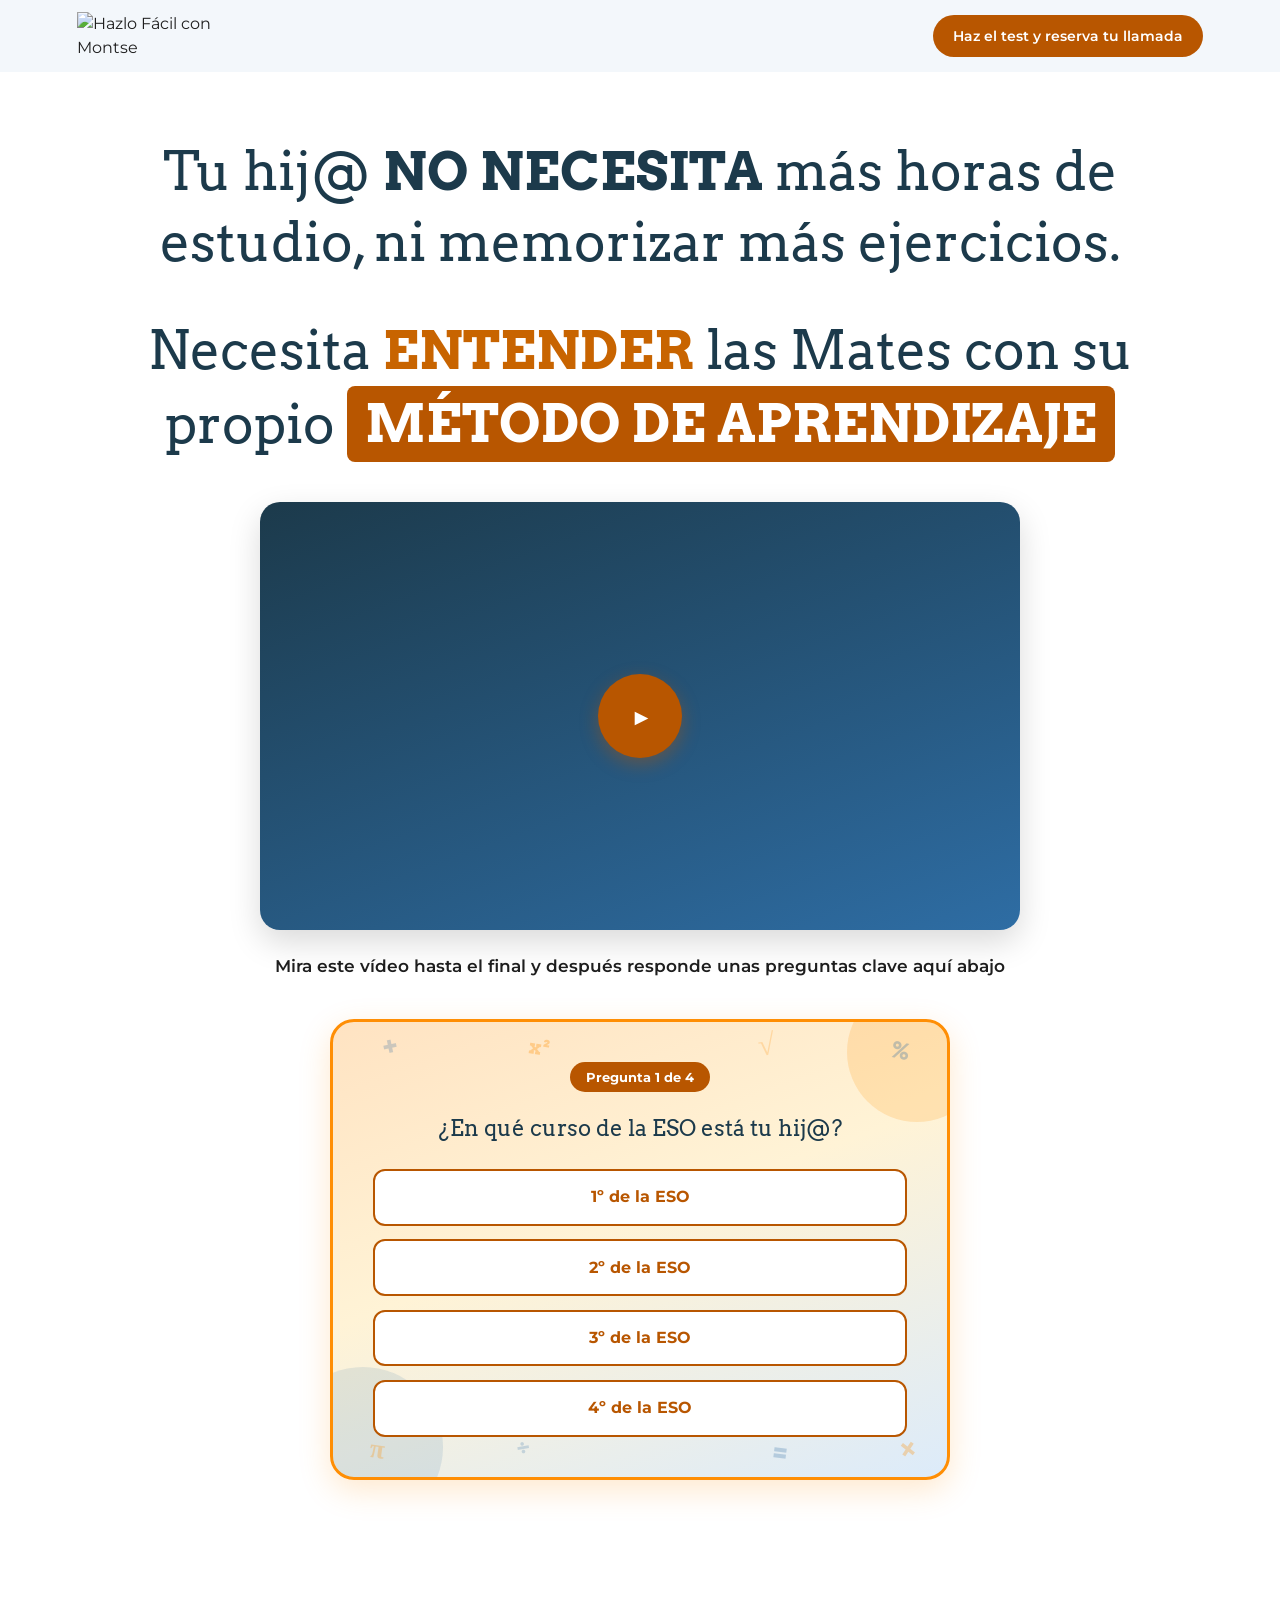
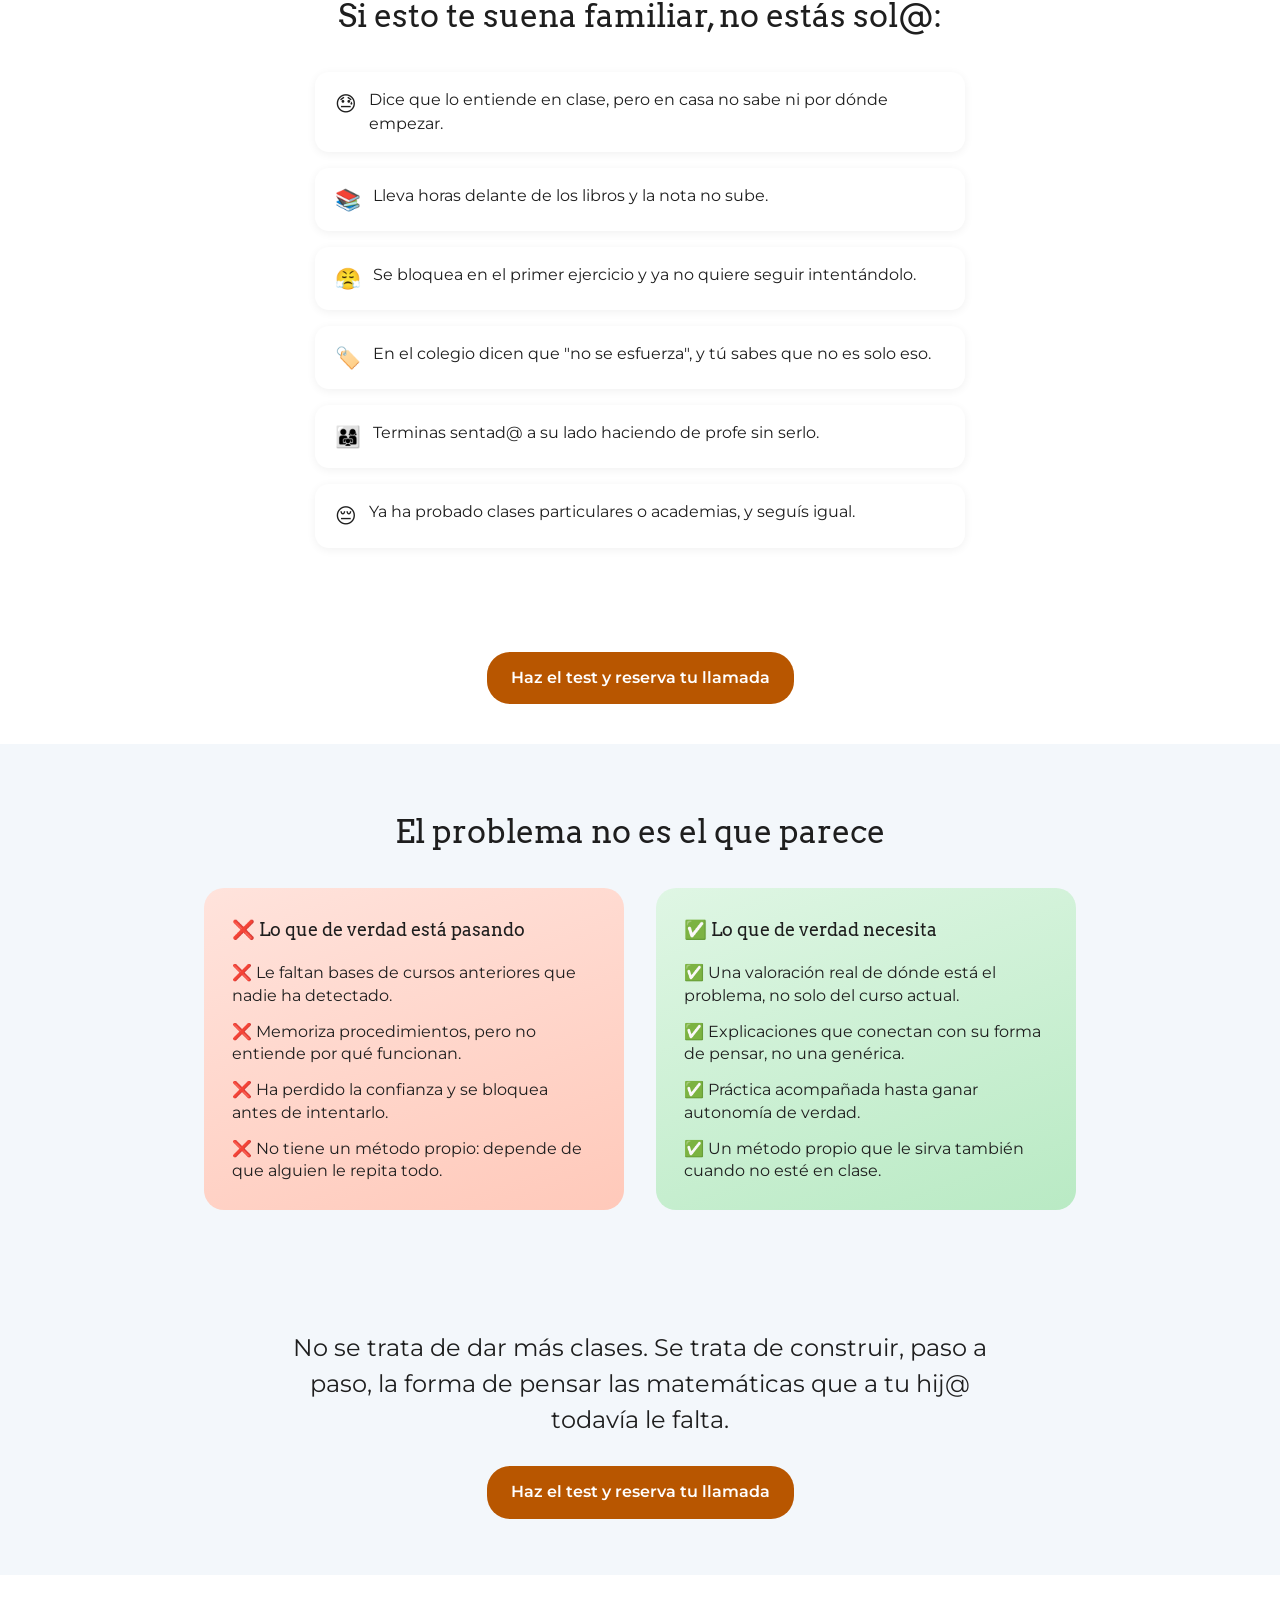
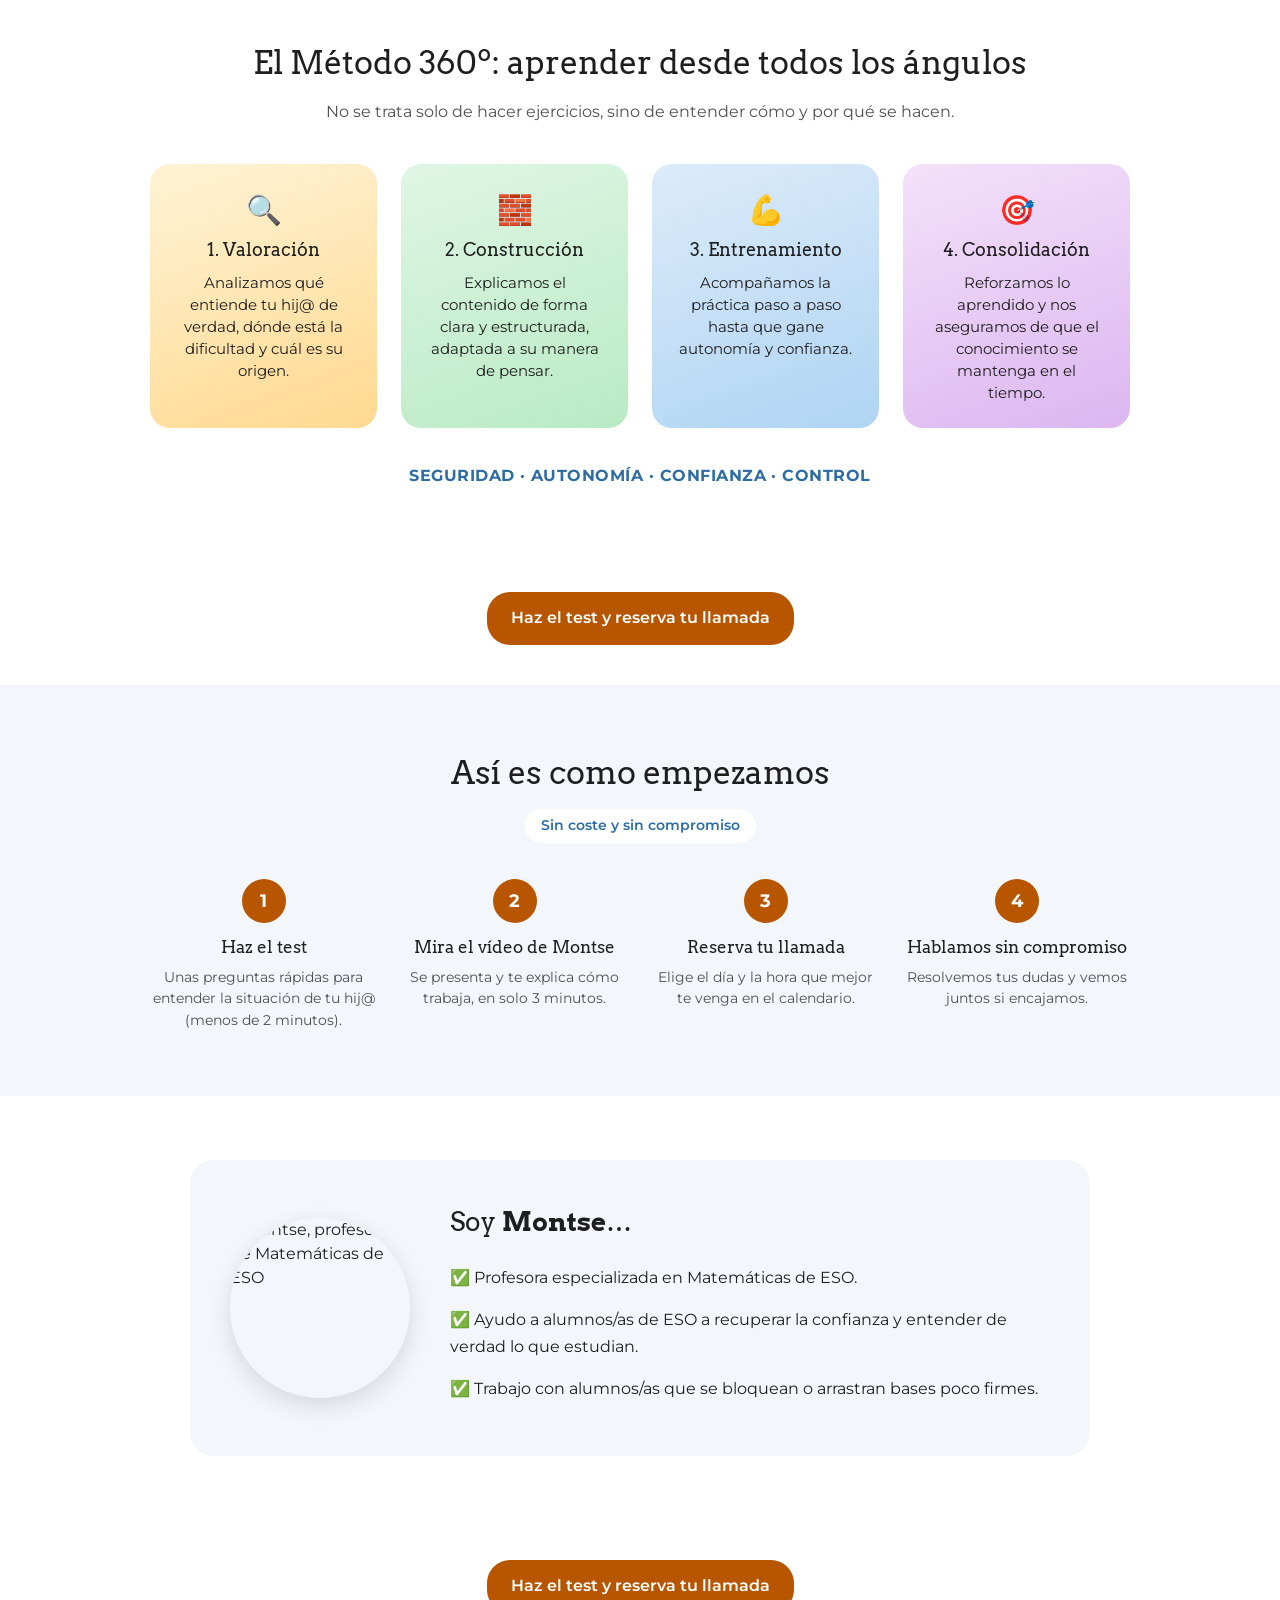
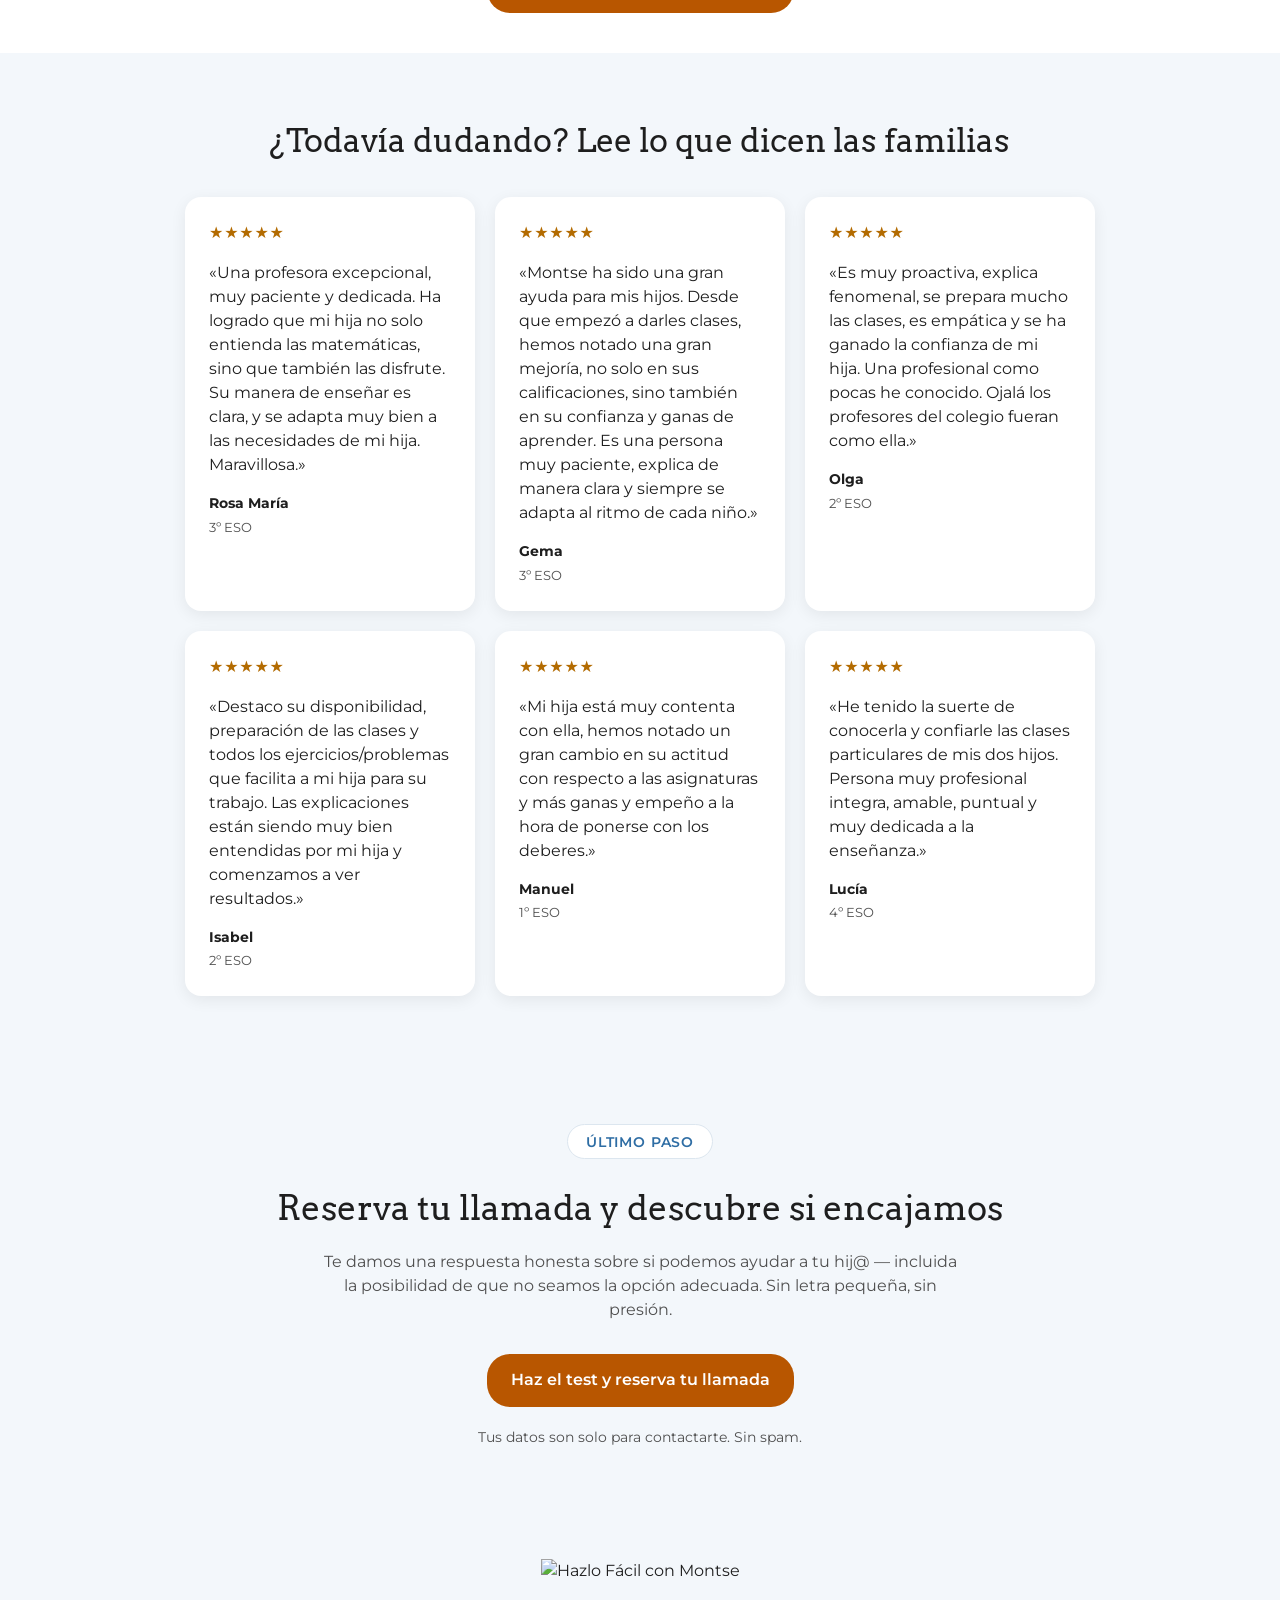
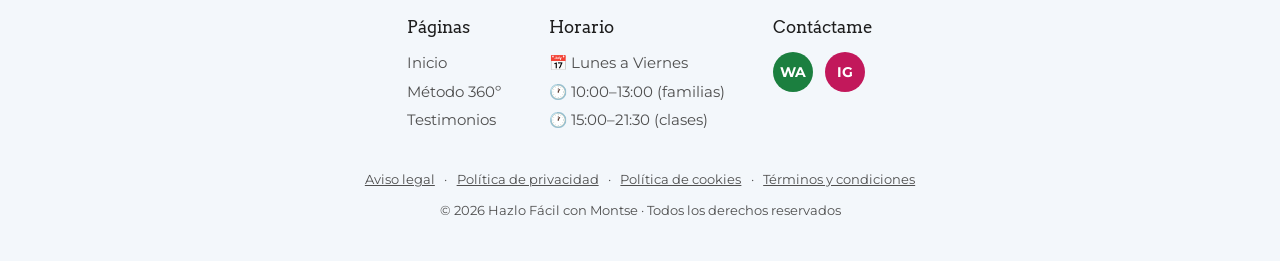
==== index.html @ 39755ea1 "Landing Hazlo Fácil con Montse (borrador)" ====
<!doctype html>
<html lang="es">
<head>
<meta charset="utf-8">
<meta name="viewport" content="width=device-width, initial-scale=1">
<title>Hazlo Fácil con Montse | Mates de ESO: que tu hij@ entienda de verdad</title>
<meta name="description" content="Clases de Matemáticas de ESO (1º a 4º) con Montse. Descubre por qué tu hij@ se bloquea, haz el test de 2 minutos y reserva una videollamada sin coste ni compromiso.">
<meta name="theme-color" content="#F3F7FB">
<!-- TODO CONFIG: BORRADOR. Quitar esta línea al publicar la versión definitiva para que Google la indexe -->
<meta name="robots" content="noindex, nofollow">

<!-- TODO CONFIG: URL canónica definitiva de la landing -->
<link rel="canonical" href="https://hazlofacilconmontse.com/">

<!-- Open Graph / redes -->
<meta property="og:type" content="website">
<meta property="og:locale" content="es_ES">
<meta property="og:title" content="Hazlo Fácil con Montse | Mates de ESO">
<meta property="og:description" content="Tu hij@ no necesita más horas de estudio: necesita entender las Mates con su propio método de aprendizaje.">
<meta property="og:url" content="https://hazlofacilconmontse.com/">
<!-- TODO CONFIG: imagen para compartir (1200x630 recomendado) -->
<meta property="og:image" content="https://hazlofacilconmontse.com/wp-content/uploads/2026/04/Subject.png">

<!-- TODO CONFIG: favicon propio -->
<!-- <link rel="icon" href="assets/img/favicon.png"> -->

<link rel="preconnect" href="https://fonts.googleapis.com">
<link rel="preconnect" href="https://fonts.gstatic.com" crossorigin>
<link rel="preconnect" href="https://hazlofacilconmontse.com" crossorigin>
<link rel="stylesheet" href="https://fonts.googleapis.com/css2?family=Arvo:wght@400;700&family=Montserrat:wght@400;600;700&display=swap">
<link rel="stylesheet" href="assets/css/styles.css">

<script type="application/ld+json">
{
  "@context": "https://schema.org",
  "@type": "EducationalOrganization",
  "name": "Hazlo Fácil con Montse",
  "url": "https://hazlofacilconmontse.com/",
  "description": "Clases de Matemáticas de ESO (1º a 4º) centradas en entender, no memorizar.",
  "sameAs": ["https://instagram.com/hazlofacilcon_montse"]
}
</script>
</head>
<body>
<a class="skip-link" href="#cuestionario">Ir al test</a>

<!-- =====================================================================
     CONFIGURACIÓN PENDIENTE (buscar "TODO CONFIG" en este archivo y en main.js)
     1. Enlace de Cal.com ............ botón "Reservar llamada" (id="btnReservar")
     2. Vídeo de Montse .............. bloque .video-wrap
     3. Teléfono WhatsApp / Instagram  footer
     4. Páginas legales .............. footer (hoy href="#")
     5. Testimonios .................. reales (solo ESO); confirmar permiso de las familias para publicarlos con nombre y curso
     6. Imágenes alojadas en la web actual: descargarlas a assets/img/ antes de publicar
     7. (Opcional) envío de respuestas del test: CONFIG.webhookUrl en assets/js/main.js
     ===================================================================== -->

<header class="navbar">
  <img src="https://hazlofacilconmontse.com/wp-content/uploads/2026/01/5D9EDF58-0F0E-4C06-9C6A-8E1BF7234CE0-2-e1774637758247-1024x313.png" alt="Hazlo Fácil con Montse" width="157" height="48">
  <a class="cta-btn" href="#cuestionario">Haz el test y reserva tu llamada</a>
</header>

<main>
  <!-- HERO + CUESTIONARIO -->
  <section class="hero" aria-labelledby="titular">
    <h1 class="titular" id="titular">
      <span class="titular-linea">Tu hij@ <strong>NO NECESITA</strong> más horas de estudio, ni memorizar más ejercicios.</span>
      <span class="titular-linea">Necesita <strong class="hl-naranja">ENTENDER</strong> las Mates con su propio <strong class="hl-resaltado hl-float">MÉTODO DE APRENDIZAJE</strong></span>
    </h1>

    <!-- TODO CONFIG: sustituir este bloque por el vídeo real de Montse (iframe de YouTube/Vimeo/Wistia con loading="lazy" y title) -->
    <div class="video-wrap" role="img" aria-label="Espacio reservado para el vídeo de presentación de Montse">
      <div class="video-play" aria-hidden="true">▶</div>
    </div>
    <p class="video-instruccion">Mira este vídeo hasta el final y después responde unas preguntas clave aquí abajo</p>

    <div class="container-estrecho" id="cuestionario">
      <div class="cuestionario-box" id="cuestionarioBox">
        <span class="cuestionario-deco d1" aria-hidden="true">+</span>
        <span class="cuestionario-deco d2" aria-hidden="true">x²</span>
        <span class="cuestionario-deco d3" aria-hidden="true">√</span>
        <span class="cuestionario-deco d4" aria-hidden="true">%</span>
        <span class="cuestionario-deco d5" aria-hidden="true">π</span>
        <span class="cuestionario-deco d6" aria-hidden="true">÷</span>
        <span class="cuestionario-deco d7" aria-hidden="true">=</span>
        <span class="cuestionario-deco d8" aria-hidden="true">×</span>

        <form class="cuestionario-contenido" id="cuestionarioForm" novalidate>

          <!-- Paso 1 -->
          <fieldset class="cuestionario-step activo" data-paso="1" aria-labelledby="q1">
            <legend class="sr-only">Pregunta 1 de 4. Elige una opción y pulsa Intro para continuar</legend>
            <span class="cuestionario-paso" aria-hidden="true">Pregunta 1 de 4</span>
            <h2 class="cuestionario-pregunta" id="q1" tabindex="-1">¿En qué curso de la ESO está tu hij@?</h2>
            <div class="cuestionario-opciones">
              <label class="cuestionario-opcion"><input type="radio" name="curso" value="1º ESO"><span>1º de la ESO</span></label>
              <label class="cuestionario-opcion"><input type="radio" name="curso" value="2º ESO"><span>2º de la ESO</span></label>
              <label class="cuestionario-opcion"><input type="radio" name="curso" value="3º ESO"><span>3º de la ESO</span></label>
              <label class="cuestionario-opcion"><input type="radio" name="curso" value="4º ESO"><span>4º de la ESO</span></label>
            </div>
          </fieldset>

          <!-- Paso 2 -->
          <fieldset class="cuestionario-step" data-paso="2" aria-labelledby="q2" hidden>
            <legend class="sr-only">Pregunta 2 de 4</legend>
            <span class="cuestionario-paso" aria-hidden="true">Pregunta 2 de 4</span>
            <h2 class="cuestionario-pregunta" id="q2" tabindex="-1"><label for="descripcion">Describe con detalle qué le está ocurriendo con las mates</label></h2>
            <textarea class="cuestionario-textarea" id="descripcion" name="descripcion" placeholder="Escribe aquí tu respuesta…"></textarea>
            <button type="button" class="cuestionario-continuar" data-continuar>Continuar</button>
            <div class="cuestionario-nav"><button type="button" class="cuestionario-volver" data-volver>← Volver</button></div>
          </fieldset>

          <!-- Paso 3 -->
          <fieldset class="cuestionario-step" data-paso="3" aria-labelledby="q3" hidden>
            <legend class="sr-only">Pregunta 3 de 4. Elige una opción y pulsa Intro para continuar</legend>
            <span class="cuestionario-paso" aria-hidden="true">Pregunta 3 de 4</span>
            <h2 class="cuestionario-pregunta" id="q3" tabindex="-1">¿Qué habéis probado hasta ahora?</h2>
            <div class="cuestionario-opciones">
              <label class="cuestionario-opcion"><input type="radio" name="probado" value="Academias"><span>Academias</span></label>
              <label class="cuestionario-opcion"><input type="radio" name="probado" value="Clases particulares"><span>Clases particulares</span></label>
              <label class="cuestionario-opcion"><input type="radio" name="probado" value="Ayuda de la familia"><span>Ayuda de la familia</span></label>
              <label class="cuestionario-opcion"><input type="radio" name="probado" value="Varias"><span>Varias</span></label>
            </div>
            <div class="cuestionario-nav"><button type="button" class="cuestionario-volver" data-volver>← Volver</button></div>
          </fieldset>

          <!-- Paso 4 -->
          <fieldset class="cuestionario-step" data-paso="4" aria-labelledby="q4" hidden>
            <legend class="sr-only">Pregunta 4 de 4. Elige una opción y pulsa Intro para continuar</legend>
            <span class="cuestionario-paso" aria-hidden="true">Pregunta 4 de 4</span>
            <h2 class="cuestionario-pregunta" id="q4" tabindex="-1">¿Qué buscáis actualmente?</h2>
            <div class="cuestionario-opciones">
              <label class="cuestionario-opcion"><input type="radio" name="busqueda" value="Solo busco informarme"><span>Solo busco informarme</span></label>
              <label class="cuestionario-opcion"><input type="radio" name="busqueda" value="Actuar en las próximas semanas o meses"><span>Actuar en las próximas semanas o meses</span></label>
              <label class="cuestionario-opcion"><input type="radio" name="busqueda" value="Actuar de forma inmediata y urgente"><span>Actuar de forma inmediata y urgente</span></label>
            </div>
            <div class="cuestionario-nav"><button type="button" class="cuestionario-volver" data-volver>← Volver</button></div>
          </fieldset>

          <!-- Cierre (texto fijado, no modificar) -->
          <div class="cuestionario-step cuestionario-final" data-paso="5" hidden>
            <h2 class="sr-only" tabindex="-1">Test completado</h2>
            <p>¡Genial, ya está! 🙌 Con esto ya tenemos lo que necesitamos para conocer un poco mejor la situación de tu hij@. Ahora el siguiente paso es sencillo: nos vemos cara a cara por videollamada 📞 y lo hablamos con calma todos juntos.<br>Pd: no os olvidéis de que acuda nuestr@ protagonista (tu hij@) 😉</p>
            <!-- TODO CONFIG: enlace real de Cal.com (formato https://cal.com/usuario/evento). Es el ÚNICO sitio donde se define. -->
            <a class="cta-btn" id="btnReservar" href="https://cal.com/CAMBIAR-USUARIO/CAMBIAR-EVENTO" target="_blank" rel="noopener">Reservar llamada<span class="sr-only"> (se abre en una pestaña nueva)</span></a>
            <div class="cuestionario-nav"><button type="button" class="cuestionario-volver" data-volver>← Volver</button></div>
          </div>

        </form>
        <noscript><p>Para hacer el test necesitas activar JavaScript. Si prefieres, <a href="https://cal.com/CAMBIAR-USUARIO/CAMBIAR-EVENTO">reserva directamente tu llamada</a> (TODO CONFIG: mismo enlace de Cal.com).</p></noscript>
        <p class="sr-only" id="cuestionarioEstado" role="status"></p>
      </div>
    </div>
  </section>

  <!-- AGITACIÓN DEL DOLOR -->
  <section class="section">
    <div class="container">
      <h2 class="section-title">Si esto te suena familiar, no estás sol@:</h2>
      <ul class="pain-list">
        <li class="pain-item"><span class="pain-emoji" aria-hidden="true">😓</span><span>Dice que lo entiende en clase, pero en casa no sabe ni por dónde empezar.</span></li>
        <li class="pain-item"><span class="pain-emoji" aria-hidden="true">📚</span><span>Lleva horas delante de los libros y la nota no sube.</span></li>
        <li class="pain-item"><span class="pain-emoji" aria-hidden="true">😤</span><span>Se bloquea en el primer ejercicio y ya no quiere seguir intentándolo.</span></li>
        <li class="pain-item"><span class="pain-emoji" aria-hidden="true">🏷️</span><span>En el colegio dicen que "no se esfuerza", y tú sabes que no es solo eso.</span></li>
        <li class="pain-item"><span class="pain-emoji" aria-hidden="true">👨‍👩‍👧</span><span>Terminas sentad@ a su lado haciendo de profe sin serlo.</span></li>
        <li class="pain-item"><span class="pain-emoji" aria-hidden="true">😔</span><span>Ya ha probado clases particulares o academias, y seguís igual.</span></li>
      </ul>
    </div>
  </section>

  <div class="cta-mini"><a class="cta-btn" href="#cuestionario">Haz el test y reserva tu llamada</a></div>

  <!-- PROBLEMA VS SOLUCIÓN -->
  <section class="section section-panel">
    <div class="container">
      <h2 class="section-title">El problema no es el que parece</h2>
      <div class="compare-grid">
        <div class="compare-col problema">
          <h3><span aria-hidden="true">❌</span> Lo que de verdad está pasando</h3>
          <ul>
            <li><span aria-hidden="true">❌</span> Le faltan bases de cursos anteriores que nadie ha detectado.</li>
            <li><span aria-hidden="true">❌</span> Memoriza procedimientos, pero no entiende por qué funcionan.</li>
            <li><span aria-hidden="true">❌</span> Ha perdido la confianza y se bloquea antes de intentarlo.</li>
            <li><span aria-hidden="true">❌</span> No tiene un método propio: depende de que alguien le repita todo.</li>
          </ul>
        </div>
        <div class="compare-col solucion">
          <h3><span aria-hidden="true">✅</span> Lo que de verdad necesita</h3>
          <ul>
            <li><span aria-hidden="true">✅</span> Una valoración real de dónde está el problema, no solo del curso actual.</li>
            <li><span aria-hidden="true">✅</span> Explicaciones que conectan con su forma de pensar, no una genérica.</li>
            <li><span aria-hidden="true">✅</span> Práctica acompañada hasta ganar autonomía de verdad.</li>
            <li><span aria-hidden="true">✅</span> Un método propio que le sirva también cuando no esté en clase.</li>
          </ul>
        </div>
      </div>
    </div>
  </section>

  <!-- TRANSICIÓN + CTA -->
  <section class="transicion">
    <p>No se trata de dar más clases. Se trata de construir, paso a paso, la forma de pensar las matemáticas que a tu hij@ todavía le falta.</p>
    <a class="cta-btn" href="#cuestionario">Haz el test y reserva tu llamada</a>
  </section>

  <!-- MÉTODO 360º -->
  <section class="section" id="metodo">
    <div class="container">
      <h2 class="section-title">El Método 360º: aprender desde todos los ángulos</h2>
      <p class="section-subtitle">No se trata solo de hacer ejercicios, sino de entender cómo y por qué se hacen.</p>
      <div class="metodo-grid">
        <div class="metodo-card"><div class="metodo-num" aria-hidden="true">🔍</div><h3>1. Valoración</h3><p>Analizamos qué entiende tu hij@ de verdad, dónde está la dificultad y cuál es su origen.</p></div>
        <div class="metodo-card"><div class="metodo-num" aria-hidden="true">🧱</div><h3>2. Construcción</h3><p>Explicamos el contenido de forma clara y estructurada, adaptada a su manera de pensar.</p></div>
        <div class="metodo-card"><div class="metodo-num" aria-hidden="true">💪</div><h3>3. Entrenamiento</h3><p>Acompañamos la práctica paso a paso hasta que gane autonomía y confianza.</p></div>
        <div class="metodo-card"><div class="metodo-num" aria-hidden="true">🎯</div><h3>4. Consolidación</h3><p>Reforzamos lo aprendido y nos aseguramos de que el conocimiento se mantenga en el tiempo.</p></div>
      </div>
      <p class="metodo-resultado">SEGURIDAD · AUTONOMÍA · CONFIANZA · CONTROL</p>
    </div>
  </section>

  <div class="cta-mini"><a class="cta-btn" href="#cuestionario">Haz el test y reserva tu llamada</a></div>

  <!-- ASÍ ES COMO EMPEZAMOS -->
  <section class="section section-panel">
    <div class="container">
      <h2 class="section-title">Así es como empezamos</h2>
      <span class="badge-confianza">Sin coste y sin compromiso</span>
      <ol class="pasos-grid">
        <li class="paso-card"><div class="paso-num" aria-hidden="true">1</div><h3>Haz el test</h3><p>Unas preguntas rápidas para entender la situación de tu hij@ (menos de 2 minutos).</p></li>
        <li class="paso-card"><div class="paso-num" aria-hidden="true">2</div><h3>Mira el vídeo de Montse</h3><p>Se presenta y te explica cómo trabaja, en solo 3 minutos.</p></li>
        <li class="paso-card"><div class="paso-num" aria-hidden="true">3</div><h3>Reserva tu llamada</h3><p>Elige el día y la hora que mejor te venga en el calendario.</p></li>
        <li class="paso-card"><div class="paso-num" aria-hidden="true">4</div><h3>Hablamos sin compromiso</h3><p>Resolvemos tus dudas y vemos juntos si encajamos.</p></li>
      </ol>
    </div>
  </section>

  <!-- SOBRE MONTSE -->
  <section class="section">
    <div class="container">
      <div class="sobre-montse">
        <img class="sobre-montse-foto" src="https://i0.wp.com/hazlofacilconmontse.com/wp-content/uploads/2026/04/Subject.png?resize=734%2C1024&amp;ssl=1" alt="Montse, profesora de Matemáticas de ESO" width="180" height="180" loading="lazy" decoding="async">
        <div class="sobre-montse-texto">
          <h2>Soy <strong>Montse</strong>…</h2>
          <div class="sobre-montse-check"><span aria-hidden="true">✅</span> <span>Profesora especializada en Matemáticas de ESO.</span></div>
          <div class="sobre-montse-check"><span aria-hidden="true">✅</span> <span>Ayudo a alumnos/as de ESO a recuperar la confianza y entender de verdad lo que estudian.</span></div>
          <div class="sobre-montse-check"><span aria-hidden="true">✅</span> <span>Trabajo con alumnos/as que se bloquean o arrastran bases poco firmes.</span></div>
        </div>
      </div>
    </div>
  </section>

  <div class="cta-mini"><a class="cta-btn" href="#cuestionario">Haz el test y reserva tu llamada</a></div>

  <!-- TESTIMONIOS -->
  <section class="section section-panel" id="testimonios">
    <div class="container">
      <h2 class="section-title">¿Todavía dudando? Lee lo que dicen las familias</h2>
      <div class="testi-grid">
        <!-- Testimonios reales de familias (solo ESO). -->
        <figure class="testi-card"><div class="testi-stars" role="img" aria-label="5 de 5 estrellas">★★★★★</div><blockquote><p>«Una profesora excepcional, muy paciente y dedicada. Ha logrado que mi hija no solo entienda las matemáticas, sino que también las disfrute. Su manera de enseñar es clara, y se adapta muy bien a las necesidades de mi hija. Maravillosa.»</p></blockquote><figcaption><span class="testi-autor">Rosa María</span><span class="testi-curso">3º ESO</span></figcaption></figure>
        <figure class="testi-card"><div class="testi-stars" role="img" aria-label="5 de 5 estrellas">★★★★★</div><blockquote><p>«Montse ha sido una gran ayuda para mis hijos. Desde que empezó a darles clases, hemos notado una gran mejoría, no solo en sus calificaciones, sino también en su confianza y ganas de aprender. Es una persona muy paciente, explica de manera clara y siempre se adapta al ritmo de cada niño.»</p></blockquote><figcaption><span class="testi-autor">Gema</span><span class="testi-curso">3º ESO</span></figcaption></figure>
        <figure class="testi-card"><div class="testi-stars" role="img" aria-label="5 de 5 estrellas">★★★★★</div><blockquote><p>«Es muy proactiva, explica fenomenal, se prepara mucho las clases, es empática y se ha ganado la confianza de mi hija. Una profesional como pocas he conocido. Ojalá los profesores del colegio fueran como ella.»</p></blockquote><figcaption><span class="testi-autor">Olga</span><span class="testi-curso">2º ESO</span></figcaption></figure>
        <figure class="testi-card"><div class="testi-stars" role="img" aria-label="5 de 5 estrellas">★★★★★</div><blockquote><p>«Destaco su disponibilidad, preparación de las clases y todos los ejercicios/problemas que facilita a mi hija para su trabajo. Las explicaciones están siendo muy bien entendidas por mi hija y comenzamos a ver resultados.»</p></blockquote><figcaption><span class="testi-autor">Isabel</span><span class="testi-curso">2º ESO</span></figcaption></figure>
        <figure class="testi-card"><div class="testi-stars" role="img" aria-label="5 de 5 estrellas">★★★★★</div><blockquote><p>«Mi hija está muy contenta con ella, hemos notado un gran cambio en su actitud con respecto a las asignaturas y más ganas y empeño a la hora de ponerse con los deberes.»</p></blockquote><figcaption><span class="testi-autor">Manuel</span><span class="testi-curso">1º ESO</span></figcaption></figure>
        <figure class="testi-card"><div class="testi-stars" role="img" aria-label="5 de 5 estrellas">★★★★★</div><blockquote><p>«He tenido la suerte de conocerla y confiarle las clases particulares de mis dos hijos. Persona muy profesional integra, amable, puntual y muy dedicada a la enseñanza.»</p></blockquote><figcaption><span class="testi-autor">Lucía</span><span class="testi-curso">4º ESO</span></figcaption></figure>
      </div>
    </div>
  </section>

  <!-- CTA FINAL -->
  <section class="cta-final">
    <span class="eyebrow">Último paso</span>
    <h2>Reserva tu llamada y descubre si encajamos</h2>
    <p>Te damos una respuesta honesta sobre si podemos ayudar a tu hij@ — incluida la posibilidad de que no seamos la opción adecuada. Sin letra pequeña, sin presión.</p>
    <a class="cta-btn" href="#cuestionario">Haz el test y reserva tu llamada</a>
    <p class="cta-final-note">Tus datos son solo para contactarte. Sin spam.</p>
  </section>
</main>

<footer>
  <img src="https://hazlofacilconmontse.com/wp-content/uploads/2026/01/5D9EDF58-0F0E-4C06-9C6A-8E1BF7234CE0-2-e1774560415568-1024x240.png" alt="Hazlo Fácil con Montse" width="299" height="70" loading="lazy" decoding="async">
  <div class="footer-cols">
    <nav class="footer-col" aria-label="Páginas">
      <h2>Páginas</h2>
      <a href="#">Inicio</a><a href="#metodo">Método 360º</a><a href="#testimonios">Testimonios</a>
    </nav>
    <div class="footer-col">
      <h2>Horario</h2>
      <!-- TODO CONFIG: revisar horarios -->
      <div>📅 Lunes a Viernes</div><div>🕐 10:00–13:00 (familias)</div><div>🕐 15:00–21:30 (clases)</div>
    </div>
    <div class="footer-col">
      <h2>Contáctame</h2>
      <div class="footer-social">
        <!-- TODO CONFIG: WhatsApp (formato internacional sin +, ej. 34680813190) e Instagram — vienen del mockup, confirmar que son correctos -->
        <a href="https://wa.me/34680813190" target="_blank" rel="noopener" aria-label="WA: WhatsApp (se abre en una pestaña nueva)" style="background:#1B7F3F;">WA</a>
        <a href="https://instagram.com/hazlofacilcon_montse" target="_blank" rel="noopener" aria-label="IG: Instagram (se abre en una pestaña nueva)" style="background:#C2185B;">IG</a>
      </div>
    </div>
  </div>
  <!-- Legales: enlazan a las páginas de la web actual. TODO CONFIG: revisar que sus textos encajan con esta landing o alojar copias propias -->
  <p class="footer-legal"><a href="legal/aviso-legal.html">Aviso legal</a> · <a href="legal/politica-de-privacidad.html">Política de privacidad</a> · <a href="legal/politica-de-cookies.html">Política de cookies</a> · <a href="legal/terminos-y-condiciones.html">Términos y condiciones</a></p>
  <p class="footer-copy">© 2026 Hazlo Fácil con Montse · Todos los derechos reservados</p>
</footer>

<script src="assets/js/main.js" defer></script>
</body>
</html>
---- assets/css/styles.css ----
/* Hazlo Fácil con Montse — landing de producción
   Las fuentes (Montserrat, Arvo) se cargan desde <link> en index.html. */

:root {
  --naranja: #FF8E04;          /* marca: decoración y fondos sin texto */
  --naranja-btn: #B85600;      /* naranja oscurecido: texto blanco / texto naranja con contraste AA */
  --naranja-txt: #C86400;      /* naranja para titulares grandes sobre blanco (>=3:1) */
  --azul: #2E6DA4;
  --azul-oscuro: #1C3A4B;
  --texto: #1E1E1E;
  --texto-suave: #4F4F4F;
  --panel: #F3F7FB;
  --blanco: #FFFFFF;
  /* TODO CONFIG: descargar el fondo de cuadrícula a assets/img/ y cambiar la ruta */
  --fondo-cuadricula: url('https://hazlofacilconmontse.com/wp-content/uploads/2026/02/IMG_6085.png');
}

*, *::before, *::after { box-sizing: border-box; }
html { scroll-behavior: smooth; scroll-padding-top: 150px; }
body {
  margin: 0;
  font-family: 'Montserrat', system-ui, sans-serif;
  color: var(--texto);
  background: var(--blanco) var(--fondo-cuadricula) repeat;
  line-height: 1.5;
}
img { max-width: 100%; height: auto; }
h1, h2, h3 { font-family: 'Arvo', Georgia, serif; font-weight: 400; }

.sr-only {
  position: absolute; width: 1px; height: 1px; margin: -1px; padding: 0;
  overflow: hidden; clip: rect(0 0 0 0); white-space: nowrap; border: 0;
}
.skip-link { position: absolute; left: -999px; top: 0; background: var(--azul-oscuro); color: var(--blanco); padding: .75rem 1rem; z-index: 100; }
.skip-link:focus { left: 0; }
:focus-visible { outline: 3px solid var(--azul); outline-offset: 3px; }

/* Botón CTA */
.cta-btn {
  display: inline-block; background: var(--naranja-btn); color: var(--blanco);
  font-family: inherit; font-weight: 600; font-size: 1rem; line-height: 1.3;
  padding: 16px 24px; border-radius: 23px; text-decoration: none; text-align: center;
  transition: background .15s, transform .15s;
}
.cta-btn:hover { background: #9C4900; transform: translateY(-1px); }

/* Navbar */
.navbar {
  display: flex; align-items: center; justify-content: space-between; flex-wrap: wrap; gap: .75rem;
  padding: .75rem 6vw; background: var(--panel); position: sticky; top: 0; z-index: 10;
}
.navbar img { height: 48px; width: auto; display: block; }
.navbar .cta-btn { padding: 12px 20px; font-size: .9rem; }

/* Hero */
.hero { padding: 4rem 6vw 3rem; text-align: center; }
.titular {
  font-size: clamp(1.7rem, 4.6vw, 3.3rem); line-height: 1.35;
  margin: 0 auto .5rem; color: var(--azul-oscuro); max-width: 1100px;
}
.titular strong { font-weight: 700; }
.titular-linea { display: block; margin-bottom: 2.25rem; }
.titular-linea:last-child { margin-bottom: 0; }
.hl-naranja { color: var(--naranja-txt); }
.hl-resaltado {
  color: var(--blanco); background: var(--naranja-btn); border-radius: 8px; padding: .05em .35em;
  box-decoration-break: clone; -webkit-box-decoration-break: clone;
}
.hl-float { display: inline-block; animation: flotar 3.2s ease-in-out 3; }
@keyframes flotar { 0%, 100% { transform: translateY(0); } 50% { transform: translateY(-8px); } }

.video-wrap {
  max-width: 760px; margin: 2.5rem auto 0; aspect-ratio: 16 / 9;
  background: linear-gradient(160deg, var(--azul-oscuro) 0%, var(--azul) 100%);
  border-radius: 20px; display: flex; align-items: center; justify-content: center;
  box-shadow: 0 12px 32px rgba(0,0,0,.15); overflow: hidden;
}
.video-wrap iframe { width: 100%; height: 100%; border: 0; }
.video-play {
  width: 84px; height: 84px; border-radius: 50%; background: var(--naranja-btn); color: var(--blanco);
  display: flex; align-items: center; justify-content: center; font-size: 2rem;
  box-shadow: 0 6px 18px rgba(184,86,0,.4);
}
.video-instruccion { font-weight: 600; font-size: 1.05rem; margin: 1.5rem 0 2.5rem; }

/* Cuestionario */
.container-estrecho { max-width: 620px; margin: 0 auto; }
.cuestionario-box {
  background: linear-gradient(160deg, #FFE3C2 0%, #FFF3D6 45%, #DCEBFA 100%);
  border: 3px solid var(--naranja); border-radius: 24px; padding: 2.5rem;
  box-shadow: 0 10px 32px rgba(255,142,4,.2); text-align: center; position: relative; overflow: hidden;
}
.cuestionario-box::before { content: ""; position: absolute; top: -40px; right: -40px; width: 140px; height: 140px; border-radius: 50%; background: rgba(255,142,4,.18); }
.cuestionario-box::after { content: ""; position: absolute; bottom: -50px; left: -50px; width: 160px; height: 160px; border-radius: 50%; background: rgba(46,109,164,.12); }
.cuestionario-deco { position: absolute; font-family: 'Arvo', serif; font-weight: 700; line-height: 1; z-index: 1; pointer-events: none; }
.d1 { top: 10px; left: 8%; font-size: 1.6rem; color: rgba(46,109,164,.25); transform: rotate(-12deg); }
.d2 { top: 16px; left: 32%; font-size: 1.3rem; color: rgba(255,142,4,.32); transform: rotate(9deg); }
.d3 { top: 8px; right: 28%; font-size: 1.9rem; color: rgba(255,142,4,.22); transform: rotate(-6deg); }
.d4 { top: 18px; right: 6%; font-size: 1.4rem; color: rgba(46,109,164,.3); transform: rotate(14deg); }
.d5 { bottom: 14px; left: 6%; font-size: 1.7rem; color: rgba(255,142,4,.28); transform: rotate(8deg); }
.d6 { bottom: 20px; left: 30%; font-size: 1.3rem; color: rgba(46,109,164,.22); transform: rotate(-10deg); }
.d7 { bottom: 10px; right: 26%; font-size: 1.8rem; color: rgba(46,109,164,.26); transform: rotate(7deg); }
.d8 { bottom: 16px; right: 5%; font-size: 1.5rem; color: rgba(255,142,4,.3); transform: rotate(-9deg); }

.cuestionario-contenido { position: relative; z-index: 2; margin: 0; }
.cuestionario-step { border: 0; margin: 0; padding: 0; min-width: 0; }
.cuestionario-step[hidden] { display: none; }
.cuestionario-paso {
  display: inline-block; font-size: .8rem; font-weight: 700; color: var(--blanco);
  background: var(--naranja-btn); border-radius: 999px; padding: .35rem 1rem; margin-bottom: 1.25rem;
}
.cuestionario-pregunta { font-size: 1.35rem; margin: 0 0 1.5rem; color: var(--azul-oscuro); }
.cuestionario-pregunta:focus { outline: none; }
.cuestionario-pregunta label { cursor: text; }
.cuestionario-opciones { display: flex; flex-direction: column; gap: .85rem; }

/* Opciones: radios reales ocultos visualmente, la etiqueta hace de botón */
.cuestionario-opcion {
  position: relative; display: block; cursor: pointer; user-select: none;
  border: 2px solid var(--naranja-btn); border-radius: 12px; padding: .9rem 1rem;
  font-weight: 700; color: var(--naranja-btn); background: var(--blanco);
  transition: background .15s, color .15s;
}
.cuestionario-opcion input { position: absolute; opacity: 0; inset: 0; margin: 0; cursor: pointer; }
.cuestionario-opcion:hover { background: #FFF8F0; color: #9C4900; }
.cuestionario-opcion:has(input:checked) { background: var(--naranja-btn); color: var(--blanco); box-shadow: 0 4px 14px rgba(184,86,0,.35); }
.cuestionario-opcion input:focus-visible + span { outline: 3px solid var(--azul); outline-offset: 6px; border-radius: 6px; }
.cuestionario-opcion:has(input:focus-visible) { outline: 3px solid var(--azul); outline-offset: 3px; }

.cuestionario-textarea {
  display: block; width: 100%; min-height: 130px; resize: vertical;
  border: 2px solid var(--naranja-btn); border-radius: 12px; padding: .9rem 1.1rem;
  font: inherit; font-size: 1rem; /* >=16px evita el zoom en iOS */ color: var(--texto); background: var(--blanco); text-align: left;
}
.cuestionario-textarea::placeholder { color: #595959; }
.cuestionario-textarea:focus { outline: 3px solid var(--azul); outline-offset: 2px; border-color: var(--azul); }
.cuestionario-continuar {
  margin-top: 1.25rem; background: var(--naranja-btn); color: var(--blanco); font: inherit; font-weight: 700; font-size: .95rem;
  border: 0; border-radius: 23px; padding: .85rem 2rem; cursor: pointer; box-shadow: 0 4px 14px rgba(184,86,0,.35);
}
.cuestionario-continuar:hover { background: #9C4900; }
.cuestionario-nav { display: flex; justify-content: center; margin-top: 1.5rem; }
.cuestionario-volver { font: inherit; font-size: .9rem; font-weight: 600; color: var(--azul-oscuro); background: none; border: 0; cursor: pointer; text-decoration: underline; padding: .6rem; min-height: 44px; min-width: 44px; }
.cuestionario-final p { font-size: 1.05rem; line-height: 1.6; max-width: 480px; margin: .5rem auto 1.75rem; }

/* Secciones */
.section { padding: 4rem 6vw; }
.section-panel { background: var(--panel); }
.container { max-width: 980px; margin: 0 auto; }
.section-title { font-size: clamp(1.4rem, 2.8vw, 2rem); text-align: center; margin: 0 0 .75rem; }
.section-subtitle { text-align: center; color: var(--texto-suave); max-width: 680px; margin: 0 auto 2.5rem; font-size: 1.02rem; }
.cta-mini { text-align: center; padding: 2.5rem 6vw; }

.pain-list { list-style: none; padding: 0; margin: 2rem auto 0; display: flex; flex-direction: column; gap: 1rem; max-width: 650px; }
.pain-item { display: flex; gap: .75rem; align-items: flex-start; background: var(--blanco); padding: 1rem 1.25rem; border-radius: 14px; box-shadow: 0 2px 10px rgba(0,0,0,.06); }
.pain-emoji { font-size: 1.3rem; flex-shrink: 0; }

.compare-grid { display: flex; flex-wrap: wrap; gap: 2rem; justify-content: center; margin-top: 2rem; }
.compare-col { flex: 1 1 320px; max-width: 420px; border-radius: 20px; padding: 1.75rem; }
.compare-col.problema { background: linear-gradient(160deg, #FFE3DC 0%, #FFC9BA 100%); }
.compare-col.solucion { background: linear-gradient(160deg, #DFF6E4 0%, #B9EAC4 100%); }
.compare-col h3 { margin-top: 0; font-size: 1.15rem; }
.compare-col ul { list-style: none; padding: 0; margin: 0; display: flex; flex-direction: column; gap: .85rem; }
.compare-col li { line-height: 1.4; }

.transicion { background: var(--panel); text-align: center; padding: 3.5rem 6vw; }
.transicion p { max-width: 700px; margin: 0 auto 1.75rem; font-size: clamp(1.1rem, 2.2vw, 1.5rem); }

.metodo-grid { display: flex; flex-wrap: wrap; gap: 1.5rem; justify-content: center; }
.metodo-card { flex: 1 1 220px; max-width: 250px; border-radius: 20px; padding: 1.5rem; text-align: center; background: linear-gradient(160deg, #FFF3D6 0%, #FFD98F 100%); }
.metodo-card:nth-child(2) { background: linear-gradient(160deg, #DFF6E4 0%, #B9EAC4 100%); }
.metodo-card:nth-child(3) { background: linear-gradient(160deg, #DCEBFA 0%, #AFD4F2 100%); }
.metodo-card:nth-child(4) { background: linear-gradient(160deg, #F3E1FA 0%, #DDB6F0 100%); }
.metodo-num { font-size: 1.8rem; margin-bottom: .4rem; }
.metodo-card h3 { font-size: 1.1rem; margin: 0 0 .5rem; }
.metodo-card p { font-size: .92rem; margin: 0; }
.metodo-resultado { text-align: center; margin: 2.25rem 0 0; font-weight: 700; color: var(--azul); letter-spacing: .03em; }

.badge-confianza { display: block; width: fit-content; margin: 0 auto 2.25rem; background: var(--blanco); color: var(--azul); font-weight: 600; padding: .4rem 1rem; border-radius: 999px; font-size: .9rem; }
.pasos-grid { list-style: none; padding: 0; margin: 0; display: flex; flex-wrap: wrap; gap: 1.5rem; justify-content: center; }
.paso-card { flex: 1 1 200px; max-width: 230px; text-align: center; }
.paso-num { width: 44px; height: 44px; border-radius: 50%; background: var(--naranja-btn); color: var(--blanco); display: flex; align-items: center; justify-content: center; font-weight: 700; margin: 0 auto .75rem; font-size: 1.1rem; }
.paso-card h3 { font-size: 1.05rem; margin: 0 0 .4rem; }
.paso-card p { font-size: .9rem; color: var(--texto-suave); margin: 0; }

.sobre-montse { display: flex; flex-wrap: wrap; gap: 2.5rem; align-items: center; max-width: 900px; margin: 0 auto; background: var(--panel); border-radius: 24px; padding: 2.5rem; }
.sobre-montse-foto { width: 180px; height: 180px; border-radius: 50%; flex-shrink: 0; object-fit: cover; object-position: top; box-shadow: 0 8px 24px rgba(0,0,0,.12); }
.sobre-montse-texto { flex: 1 1 320px; line-height: 1.7; }
.sobre-montse-texto h2 { margin-top: 0; font-size: 1.6rem; }
.sobre-montse-check { margin-bottom: .9rem; }

.testi-grid { display: flex; flex-wrap: wrap; gap: 1.25rem; justify-content: center; margin-top: 2rem; }
.testi-card { flex: 1 1 250px; max-width: 290px; margin: 0; background: var(--blanco); border-radius: 16px; padding: 1.5rem; box-shadow: 0 4px 16px rgba(0,0,0,.07); }
.testi-card blockquote { margin: 0; }
.testi-stars { color: #B36B00; margin-bottom: .5rem; letter-spacing: .05em; }
.testi-autor { display: block; margin-top: .75rem; font-weight: 700; font-size: .9rem; }
.testi-curso { font-size: .82rem; color: var(--texto-suave); }
/* Marcador visible de texto de ejemplo: eliminar el <em> del HTML al poner testimonios reales */
.testi-placeholder { color: #B00020; font-size: .8rem; }

.cta-final { background: var(--panel); text-align: center; padding: 4rem 6vw; }
.cta-final h2 { font-size: clamp(1.5rem, 3vw, 2.1rem); margin: 0 0 1rem; }
.cta-final p:not(.cta-final-note) { max-width: 640px; margin: 0 auto 2rem; color: var(--texto-suave); }
.eyebrow { display: inline-block; font-size: .85rem; font-weight: 600; letter-spacing: .06em; text-transform: uppercase; background: var(--blanco); border: 1px solid #DCE6EF; color: var(--azul); border-radius: 999px; padding: .4rem 1.1rem; margin-bottom: 1.5rem; }
.cta-final-note { font-size: .85rem; margin: 1.25rem 0 0; color: var(--texto-suave); }

footer { background: var(--panel); text-align: center; padding: 3rem 6vw 2.5rem; }
footer > img { height: 70px; width: auto; margin-bottom: 2rem; }
.footer-cols { display: flex; flex-wrap: wrap; justify-content: center; gap: 3rem; margin-bottom: 2rem; text-align: left; }
.footer-col h2 { font-size: 1.05rem; margin: 0 0 .75rem; }
.footer-col a, .footer-col > div { display: block; color: var(--texto-suave); text-decoration: none; font-size: .92rem; margin-bottom: .4rem; }
.footer-col a:hover { text-decoration: underline; }
.footer-social { display: flex !important; gap: .75rem; }
.footer-col .footer-social a { width: 40px; height: 40px; border-radius: 50%; display: flex; align-items: center; justify-content: center; color: var(--blanco); font-size: .85rem; font-weight: 700; margin: 0; }
.footer-legal { font-size: .82rem; color: var(--texto-suave); margin: 0; }
.footer-legal a { color: var(--texto-suave); margin: 0 .4rem; }
.footer-copy { margin: .75rem 0 0; font-size: .8rem; color: var(--texto-suave); }

@media (max-width: 640px) {
  .hero { padding: 3rem 6vw 2.5rem; }
  .section { padding: 3rem 6vw; }
  .cuestionario-box { padding: 2rem 1.25rem; }
  .sobre-montse { flex-direction: column; text-align: center; padding: 2rem; }
  .navbar { justify-content: center; position: static; }
  .footer-cols { gap: 2rem; }
}

@media (prefers-reduced-motion: reduce) {
  html { scroll-behavior: auto; }
  .hl-float { animation: none; }
  .cta-btn { transition: none; }
}

/* === Páginas legales (usan este mismo archivo que la landing) === */
.legal { max-width: 760px; margin: 0 auto; background: var(--blanco); border-radius: 24px; padding: 2.5rem; box-shadow: 0 4px 16px rgba(0,0,0,.07); line-height: 1.7; }
.legal h1 { font-size: clamp(1.6rem, 3.5vw, 2.3rem); color: var(--azul-oscuro); margin: 0 0 1.5rem; }
.legal h2 { font-size: 1.2rem; color: var(--azul-oscuro); margin: 2rem 0 .5rem; }
.legal ul { padding-left: 1.25rem; }
.legal a { color: var(--azul); }
.actualizacion { margin-top: 2.5rem; font-size: .85rem; color: var(--texto-suave); }
.pendiente { background: #FFF3A3; color: var(--texto); padding: .05em .25em; border-radius: 4px; } /* quitar al confirmar cada dato */
.footer-legal a[aria-current] { font-weight: 700; color: var(--azul-oscuro); }
.footer-copy a { color: var(--texto-suave); }
@media (max-width: 640px) { .legal { padding: 1.5rem 1.25rem; } }
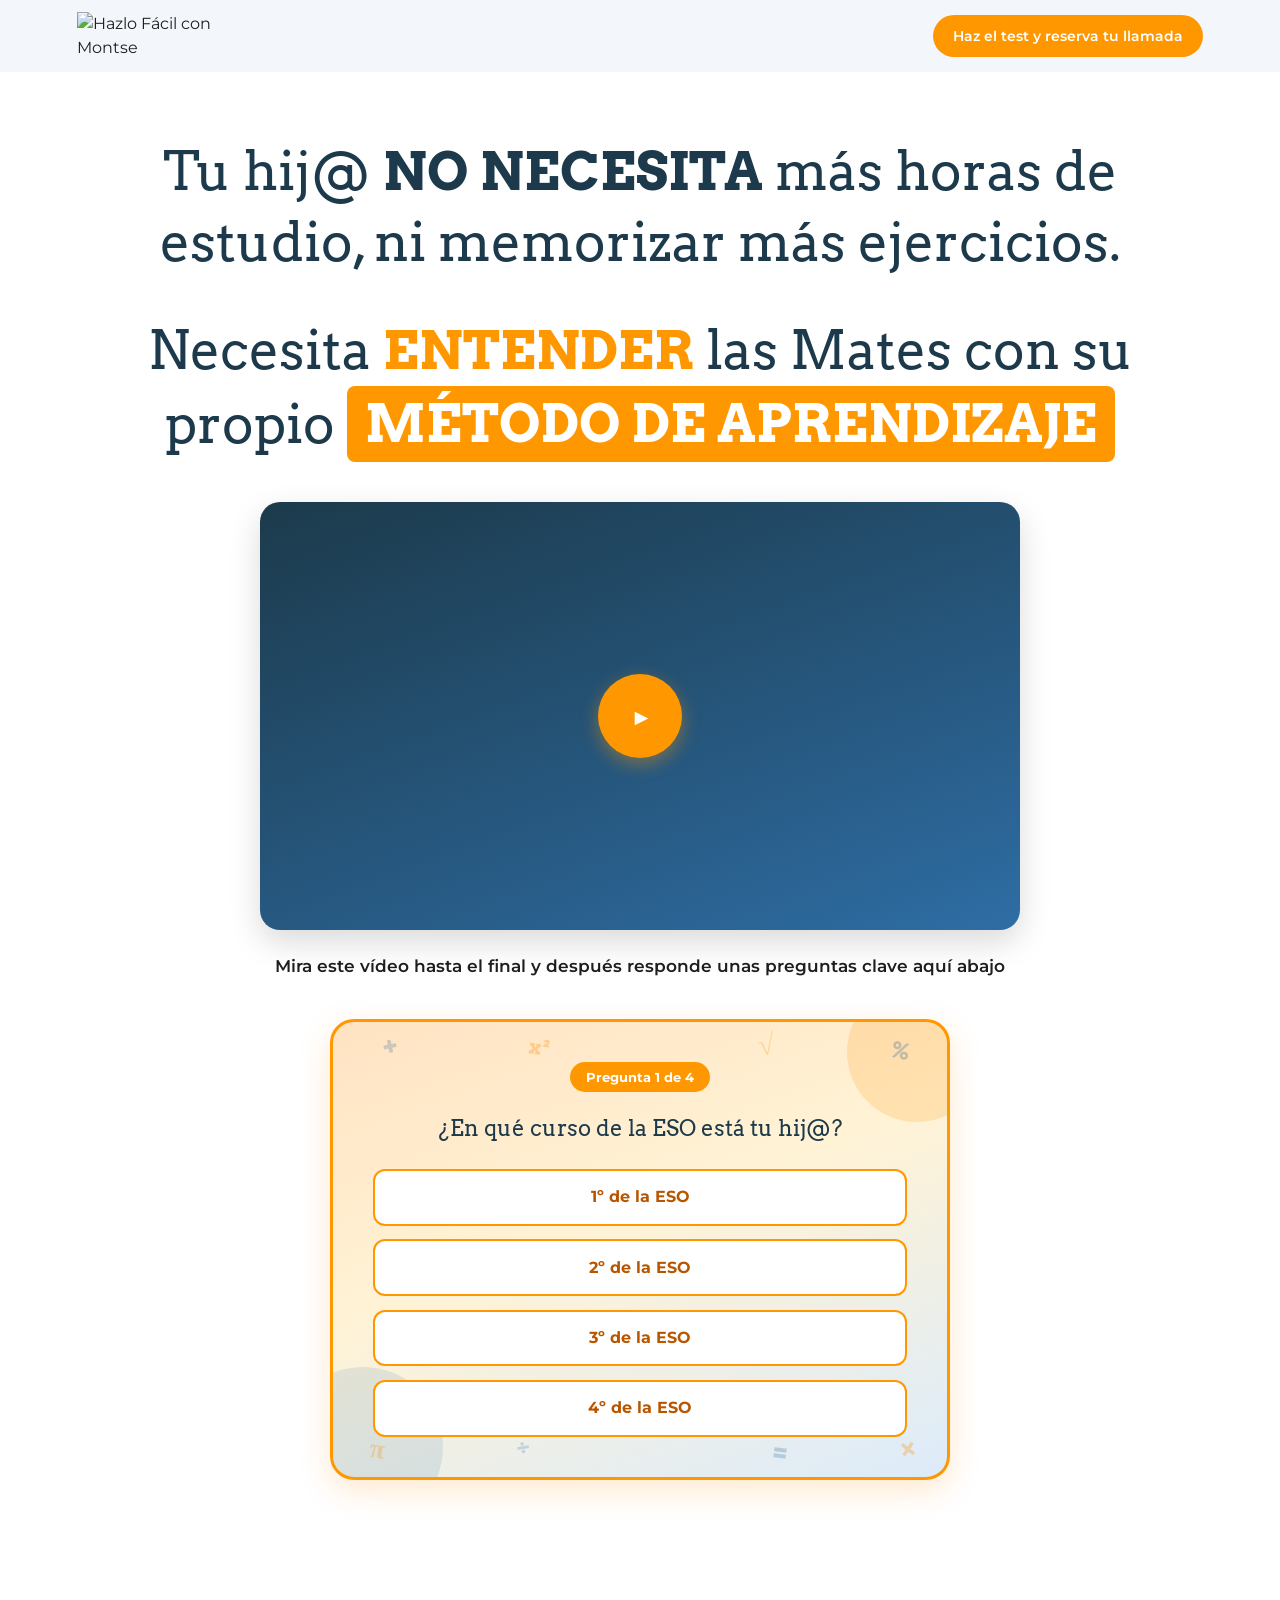
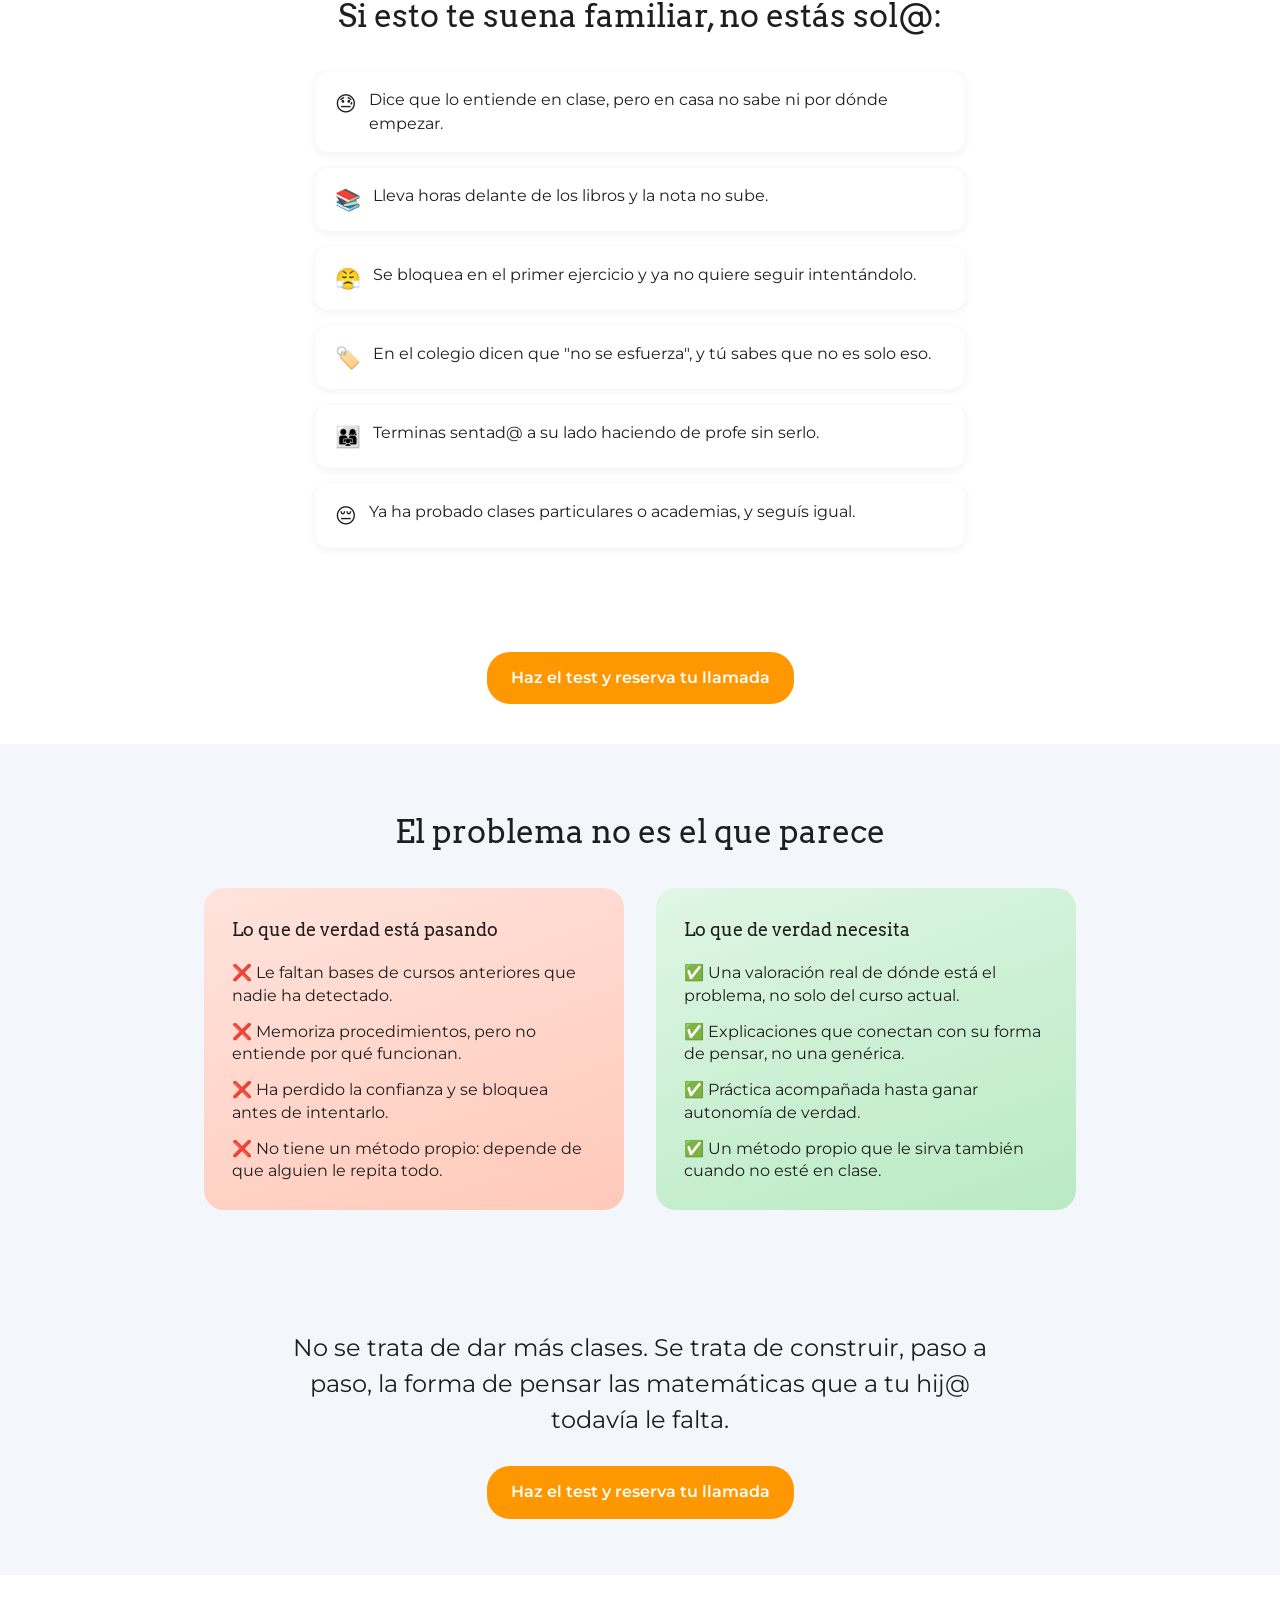
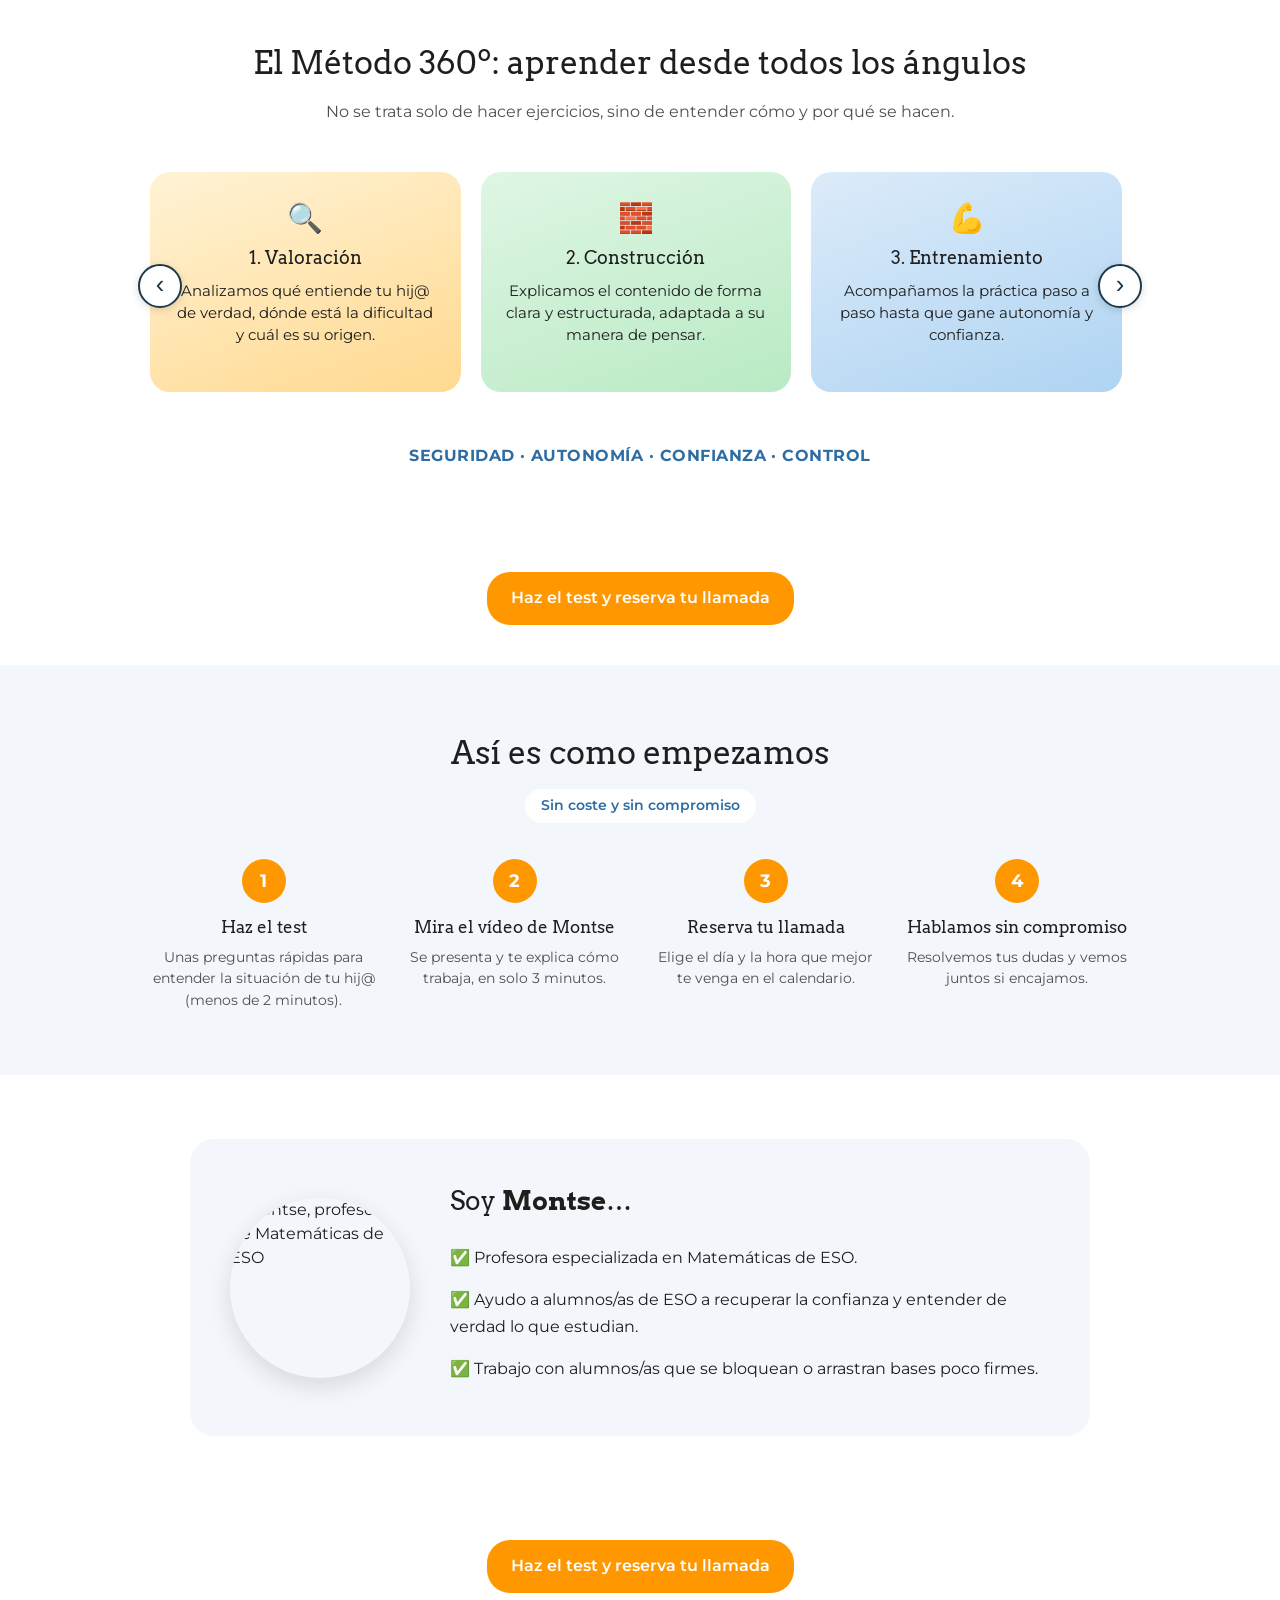
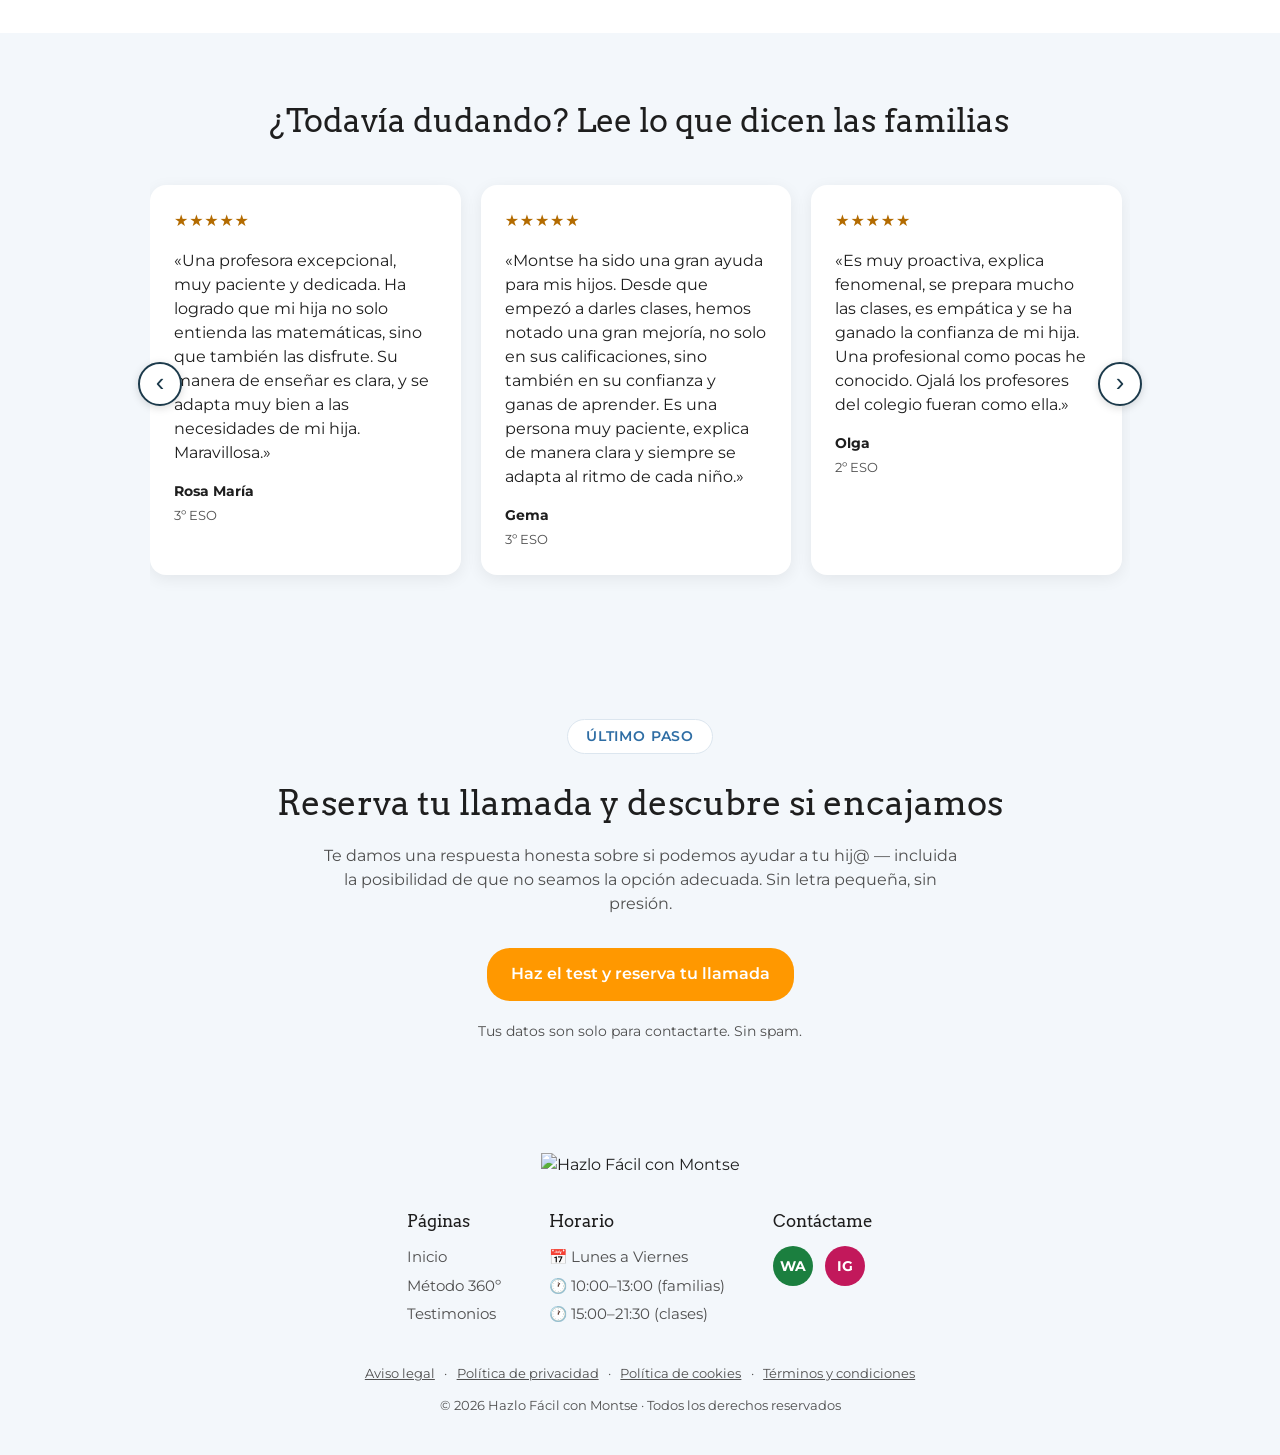
==== commit 40b79500: "Naranja del logo, carruseles, testimonios reales, páginas legales con mismo CSS" ====
--- a/index.html
+++ b/index.html
@@ -176,7 +176,7 @@
       <h2 class="section-title">El problema no es el que parece</h2>
       <div class="compare-grid">
         <div class="compare-col problema">
-          <h3><span aria-hidden="true">❌</span> Lo que de verdad está pasando</h3>
+          <h3>Lo que de verdad está pasando</h3>
           <ul>
             <li><span aria-hidden="true">❌</span> Le faltan bases de cursos anteriores que nadie ha detectado.</li>
             <li><span aria-hidden="true">❌</span> Memoriza procedimientos, pero no entiende por qué funcionan.</li>
@@ -185,7 +185,7 @@
           </ul>
         </div>
         <div class="compare-col solucion">
-          <h3><span aria-hidden="true">✅</span> Lo que de verdad necesita</h3>
+          <h3>Lo que de verdad necesita</h3>
           <ul>
             <li><span aria-hidden="true">✅</span> Una valoración real de dónde está el problema, no solo del curso actual.</li>
             <li><span aria-hidden="true">✅</span> Explicaciones que conectan con su forma de pensar, no una genérica.</li>
@@ -208,11 +208,15 @@
     <div class="container">
       <h2 class="section-title">El Método 360º: aprender desde todos los ángulos</h2>
       <p class="section-subtitle">No se trata solo de hacer ejercicios, sino de entender cómo y por qué se hacen.</p>
-      <div class="metodo-grid">
+      <div class="carrusel" data-carrusel role="region" aria-roledescription="carrusel" aria-label="Método 360º">
+        <div class="carrusel-pista" tabindex="0">
         <div class="metodo-card"><div class="metodo-num" aria-hidden="true">🔍</div><h3>1. Valoración</h3><p>Analizamos qué entiende tu hij@ de verdad, dónde está la dificultad y cuál es su origen.</p></div>
         <div class="metodo-card"><div class="metodo-num" aria-hidden="true">🧱</div><h3>2. Construcción</h3><p>Explicamos el contenido de forma clara y estructurada, adaptada a su manera de pensar.</p></div>
         <div class="metodo-card"><div class="metodo-num" aria-hidden="true">💪</div><h3>3. Entrenamiento</h3><p>Acompañamos la práctica paso a paso hasta que gane autonomía y confianza.</p></div>
         <div class="metodo-card"><div class="metodo-num" aria-hidden="true">🎯</div><h3>4. Consolidación</h3><p>Reforzamos lo aprendido y nos aseguramos de que el conocimiento se mantenga en el tiempo.</p></div>
+      </div>
+        <button type="button" class="carrusel-btn prev" aria-label="Anterior" data-prev>‹</button>
+        <button type="button" class="carrusel-btn next" aria-label="Siguiente" data-next>›</button>
       </div>
       <p class="metodo-resultado">SEGURIDAD · AUTONOMÍA · CONFIANZA · CONTROL</p>
     </div>
@@ -255,7 +259,8 @@
   <section class="section section-panel" id="testimonios">
     <div class="container">
       <h2 class="section-title">¿Todavía dudando? Lee lo que dicen las familias</h2>
-      <div class="testi-grid">
+      <div class="carrusel" data-carrusel role="region" aria-roledescription="carrusel" aria-label="Testimonios de familias">
+        <div class="carrusel-pista" tabindex="0">
         <!-- Testimonios reales de familias (solo ESO). -->
         <figure class="testi-card"><div class="testi-stars" role="img" aria-label="5 de 5 estrellas">★★★★★</div><blockquote><p>«Una profesora excepcional, muy paciente y dedicada. Ha logrado que mi hija no solo entienda las matemáticas, sino que también las disfrute. Su manera de enseñar es clara, y se adapta muy bien a las necesidades de mi hija. Maravillosa.»</p></blockquote><figcaption><span class="testi-autor">Rosa María</span><span class="testi-curso">3º ESO</span></figcaption></figure>
         <figure class="testi-card"><div class="testi-stars" role="img" aria-label="5 de 5 estrellas">★★★★★</div><blockquote><p>«Montse ha sido una gran ayuda para mis hijos. Desde que empezó a darles clases, hemos notado una gran mejoría, no solo en sus calificaciones, sino también en su confianza y ganas de aprender. Es una persona muy paciente, explica de manera clara y siempre se adapta al ritmo de cada niño.»</p></blockquote><figcaption><span class="testi-autor">Gema</span><span class="testi-curso">3º ESO</span></figcaption></figure>
@@ -263,6 +268,9 @@
         <figure class="testi-card"><div class="testi-stars" role="img" aria-label="5 de 5 estrellas">★★★★★</div><blockquote><p>«Destaco su disponibilidad, preparación de las clases y todos los ejercicios/problemas que facilita a mi hija para su trabajo. Las explicaciones están siendo muy bien entendidas por mi hija y comenzamos a ver resultados.»</p></blockquote><figcaption><span class="testi-autor">Isabel</span><span class="testi-curso">2º ESO</span></figcaption></figure>
         <figure class="testi-card"><div class="testi-stars" role="img" aria-label="5 de 5 estrellas">★★★★★</div><blockquote><p>«Mi hija está muy contenta con ella, hemos notado un gran cambio en su actitud con respecto a las asignaturas y más ganas y empeño a la hora de ponerse con los deberes.»</p></blockquote><figcaption><span class="testi-autor">Manuel</span><span class="testi-curso">1º ESO</span></figcaption></figure>
         <figure class="testi-card"><div class="testi-stars" role="img" aria-label="5 de 5 estrellas">★★★★★</div><blockquote><p>«He tenido la suerte de conocerla y confiarle las clases particulares de mis dos hijos. Persona muy profesional integra, amable, puntual y muy dedicada a la enseñanza.»</p></blockquote><figcaption><span class="testi-autor">Lucía</span><span class="testi-curso">4º ESO</span></figcaption></figure>
+      </div>
+        <button type="button" class="carrusel-btn prev" aria-label="Anterior" data-prev>‹</button>
+        <button type="button" class="carrusel-btn next" aria-label="Siguiente" data-next>›</button>
       </div>
     </div>
   </section>
--- a/assets/css/styles.css
+++ b/assets/css/styles.css
@@ -2,9 +2,10 @@
    Las fuentes (Montserrat, Arvo) se cargan desde <link> en index.html. */
 
 :root {
-  --naranja: #FF8E04;          /* marca: decoración y fondos sin texto */
-  --naranja-btn: #B85600;      /* naranja oscurecido: texto blanco / texto naranja con contraste AA */
-  --naranja-txt: #C86400;      /* naranja para titulares grandes sobre blanco (>=3:1) */
+  --naranja: #FF9800;          /* naranja del logo (muestreado de la imagen del cliente) */
+  --naranja-btn: #FF9800;      /* superficies naranja: botones, resaltados, insignias */
+  --naranja-texto: #B85600;    /* naranja oscuro solo para TEXTO naranja sobre fondo blanco (contraste) */
+  --naranja-txt: #FF9800;      /* ENTENDER (titular grande): naranja del logo */
   --azul: #2E6DA4;
   --azul-oscuro: #1C3A4B;
   --texto: #1E1E1E;
@@ -42,7 +43,7 @@
   padding: 16px 24px; border-radius: 23px; text-decoration: none; text-align: center;
   transition: background .15s, transform .15s;
 }
-.cta-btn:hover { background: #9C4900; transform: translateY(-1px); }
+.cta-btn:hover { background: #E68900; transform: translateY(-1px); }
 
 /* Navbar */
 .navbar {
@@ -79,7 +80,7 @@
 .video-play {
   width: 84px; height: 84px; border-radius: 50%; background: var(--naranja-btn); color: var(--blanco);
   display: flex; align-items: center; justify-content: center; font-size: 2rem;
-  box-shadow: 0 6px 18px rgba(184,86,0,.4);
+  box-shadow: 0 6px 18px rgba(255,152,0,.4);
 }
 .video-instruccion { font-weight: 600; font-size: 1.05rem; margin: 1.5rem 0 2.5rem; }
 
@@ -118,12 +119,12 @@
 .cuestionario-opcion {
   position: relative; display: block; cursor: pointer; user-select: none;
   border: 2px solid var(--naranja-btn); border-radius: 12px; padding: .9rem 1rem;
-  font-weight: 700; color: var(--naranja-btn); background: var(--blanco);
+  font-weight: 700; color: var(--naranja-texto); background: var(--blanco);
   transition: background .15s, color .15s;
 }
 .cuestionario-opcion input { position: absolute; opacity: 0; inset: 0; margin: 0; cursor: pointer; }
 .cuestionario-opcion:hover { background: #FFF8F0; color: #9C4900; }
-.cuestionario-opcion:has(input:checked) { background: var(--naranja-btn); color: var(--blanco); box-shadow: 0 4px 14px rgba(184,86,0,.35); }
+.cuestionario-opcion:has(input:checked) { background: var(--naranja-btn); color: var(--blanco); box-shadow: 0 4px 14px rgba(255,152,0,.35); }
 .cuestionario-opcion input:focus-visible + span { outline: 3px solid var(--azul); outline-offset: 6px; border-radius: 6px; }
 .cuestionario-opcion:has(input:focus-visible) { outline: 3px solid var(--azul); outline-offset: 3px; }
 
@@ -136,9 +137,9 @@
 .cuestionario-textarea:focus { outline: 3px solid var(--azul); outline-offset: 2px; border-color: var(--azul); }
 .cuestionario-continuar {
   margin-top: 1.25rem; background: var(--naranja-btn); color: var(--blanco); font: inherit; font-weight: 700; font-size: .95rem;
-  border: 0; border-radius: 23px; padding: .85rem 2rem; cursor: pointer; box-shadow: 0 4px 14px rgba(184,86,0,.35);
-}
-.cuestionario-continuar:hover { background: #9C4900; }
+  border: 0; border-radius: 23px; padding: .85rem 2rem; cursor: pointer; box-shadow: 0 4px 14px rgba(255,152,0,.35);
+}
+.cuestionario-continuar:hover { background: #E68900; }
 .cuestionario-nav { display: flex; justify-content: center; margin-top: 1.5rem; }
 .cuestionario-volver { font: inherit; font-size: .9rem; font-weight: 600; color: var(--azul-oscuro); background: none; border: 0; cursor: pointer; text-decoration: underline; padding: .6rem; min-height: 44px; min-width: 44px; }
 .cuestionario-final p { font-size: 1.05rem; line-height: 1.6; max-width: 480px; margin: .5rem auto 1.75rem; }
@@ -231,6 +232,22 @@
   .cta-btn { transition: none; }
 }
 
+/* === Carruseles (Método 360º y testimonios) === */
+.carrusel { position: relative; margin-top: 2rem; }
+.carrusel-pista { display: flex; gap: 1.25rem; overflow-x: auto; scroll-snap-type: x mandatory; scroll-behavior: smooth; padding: .5rem .25rem 1rem; scrollbar-width: none; -webkit-overflow-scrolling: touch; }
+.carrusel-pista::-webkit-scrollbar { display: none; }
+.carrusel .metodo-card, .carrusel .testi-card { flex: 0 0 calc((100% - 2.5rem) / 3); max-width: none; scroll-snap-align: start; }
+.carrusel-btn { position: absolute; top: 50%; transform: translateY(-50%); width: 44px; height: 44px; border-radius: 50%; border: 2px solid var(--azul-oscuro); background: var(--blanco); color: var(--azul-oscuro); font-size: 1.6rem; line-height: 1; cursor: pointer; display: flex; align-items: center; justify-content: center; padding: 0 0 .15rem; box-shadow: 0 2px 8px rgba(0,0,0,.15); z-index: 2; }
+.carrusel-btn.prev { left: -.75rem; }
+.carrusel-btn.next { right: -.75rem; }
+.carrusel-btn[aria-disabled="true"] { opacity: .35; cursor: default; }
+@media (max-width: 900px) { .carrusel .metodo-card, .carrusel .testi-card { flex-basis: calc((100% - 1.25rem) / 2); } }
+@media (max-width: 640px) {
+  .carrusel .metodo-card, .carrusel .testi-card { flex-basis: 85%; }
+  .carrusel-btn.prev { left: -.25rem; } .carrusel-btn.next { right: -.25rem; }
+}
+@media (prefers-reduced-motion: reduce) { .carrusel-pista { scroll-behavior: auto; } }
+
 /* === Páginas legales (usan este mismo archivo que la landing) === */
 .legal { max-width: 760px; margin: 0 auto; background: var(--blanco); border-radius: 24px; padding: 2.5rem; box-shadow: 0 4px 16px rgba(0,0,0,.07); line-height: 1.7; }
 .legal h1 { font-size: clamp(1.6rem, 3.5vw, 2.3rem); color: var(--azul-oscuro); margin: 0 0 1.5rem; }
